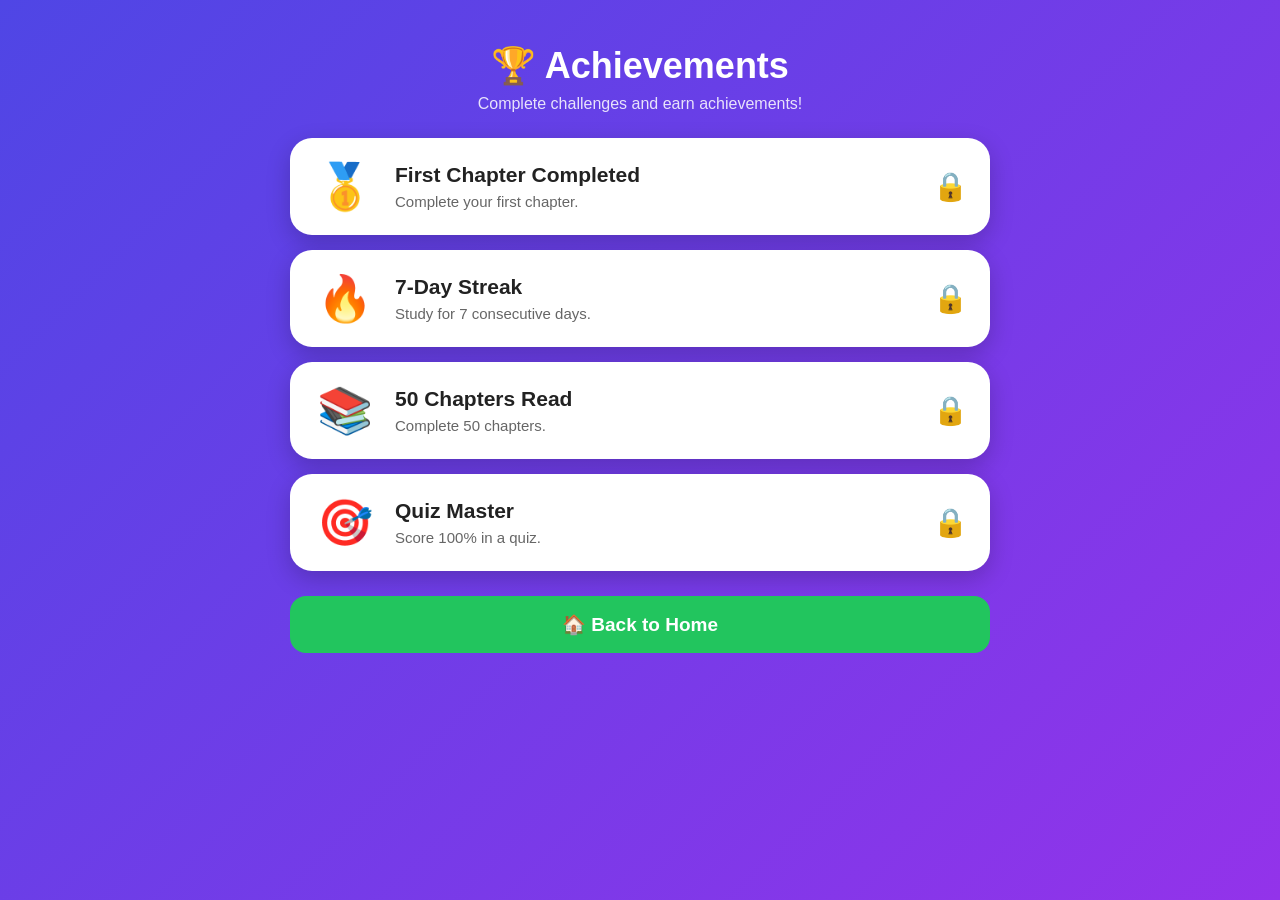
==== achievements.html @ f2bb8aa5 "Add achievements page with unlockable features" ====
<!DOCTYPE html>
<html lang="en">
<head>
<meta charset="UTF-8">
<meta name="viewport" content="width=device-width, initial-scale=1.0">
<title>Achievements – ConceptQuizzer</title>

<style>
*{
  box-sizing:border-box;
  margin:0;
  padding:0;
}

body{
  font-family:Arial, sans-serif;
  background:linear-gradient(135deg,#4f46e5,#9333ea);
  min-height:100vh;
  color:white;
  padding:25px 15px;
}

.container{
  max-width:700px;
  margin:auto;
}

h1{
  text-align:center;
  font-size:36px;
  margin:20px 0 8px;
}

.subtitle{
  text-align:center;
  opacity:.85;
  margin-bottom:25px;
}

.achievement{
  background:white;
  color:#222;
  border-radius:22px;
  padding:22px;
  margin:15px 0;
  display:flex;
  align-items:center;
  gap:18px;
  box-shadow:0 8px 25px rgba(0,0,0,.2);
}

.icon{
  font-size:45px;
  width:65px;
  text-align:center;
}

.info{
  flex:1;
}

.info h2{
  font-size:21px;
  margin-bottom:6px;
}

.info p{
  color:#666;
  font-size:15px;
}

.status{
  font-size:28px;
}

.locked{
  opacity:.55;
}

.back{
  display:block;
  text-align:center;
  background:#22c55e;
  color:white;
  text-decoration:none;
  padding:17px;
  border-radius:16px;
  font-size:19px;
  font-weight:bold;
  margin-top:25px;
}
</style>
</head>

<body>

<div class="container">

<h1>🏆 Achievements</h1>
<p class="subtitle">Complete challenges and earn achievements!</p>

<div class="achievement" id="firstChapter">
  <div class="icon">🥇</div>
  <div class="info">
    <h2>First Chapter Completed</h2>
    <p>Complete your first chapter.</p>
  </div>
  <div class="status">🔒</div>
</div>

<div class="achievement" id="streak7">
  <div class="icon">🔥</div>
  <div class="info">
    <h2>7-Day Streak</h2>
    <p>Study for 7 consecutive days.</p>
  </div>
  <div class="status">🔒</div>
</div>

<div class="achievement" id="chapters50">
  <div class="icon">📚</div>
  <div class="info">
    <h2>50 Chapters Read</h2>
    <p>Complete 50 chapters.</p>
  </div>
  <div class="status">🔒</div>
</div>

<div class="achievement" id="quizMaster">
  <div class="icon">🎯</div>
  <div class="info">
    <h2>Quiz Master</h2>
    <p>Score 100% in a quiz.</p>
  </div>
  <div class="status">🔒</div>
</div>

<a href="index.html" class="back">🏠 Back to Home</a>

</div>

<script>
function getNumber(key){
  return Number(localStorage.getItem(key) || 0);
}

const chapters =
  getNumber("chaptersCompleted") ||
  getNumber("completedChapters");

const streak =
  getNumber("studyStreak") ||
  getNumber("streak");

const quizScore =
  getNumber("totalQuizScore");

const quizMaster =
  localStorage.getItem("quizMaster") === "true" ||
  localStorage.getItem("perfectQuiz") === "true";

function unlock(id){
  const card = document.getElementById(id);
  if(!card) return;

  card.classList.remove("locked");
  card.querySelector(".status").textContent = "✅";
}

if(chapters >= 1){
  unlock("firstChapter");
}

if(streak >= 7){
  unlock("streak7");
}

if(chapters >= 50){
  unlock("chapters50");
}

if(quizMaster || quizScore >= 10){
  unlock("quizMaster");
}
</script>

</body>
</html>
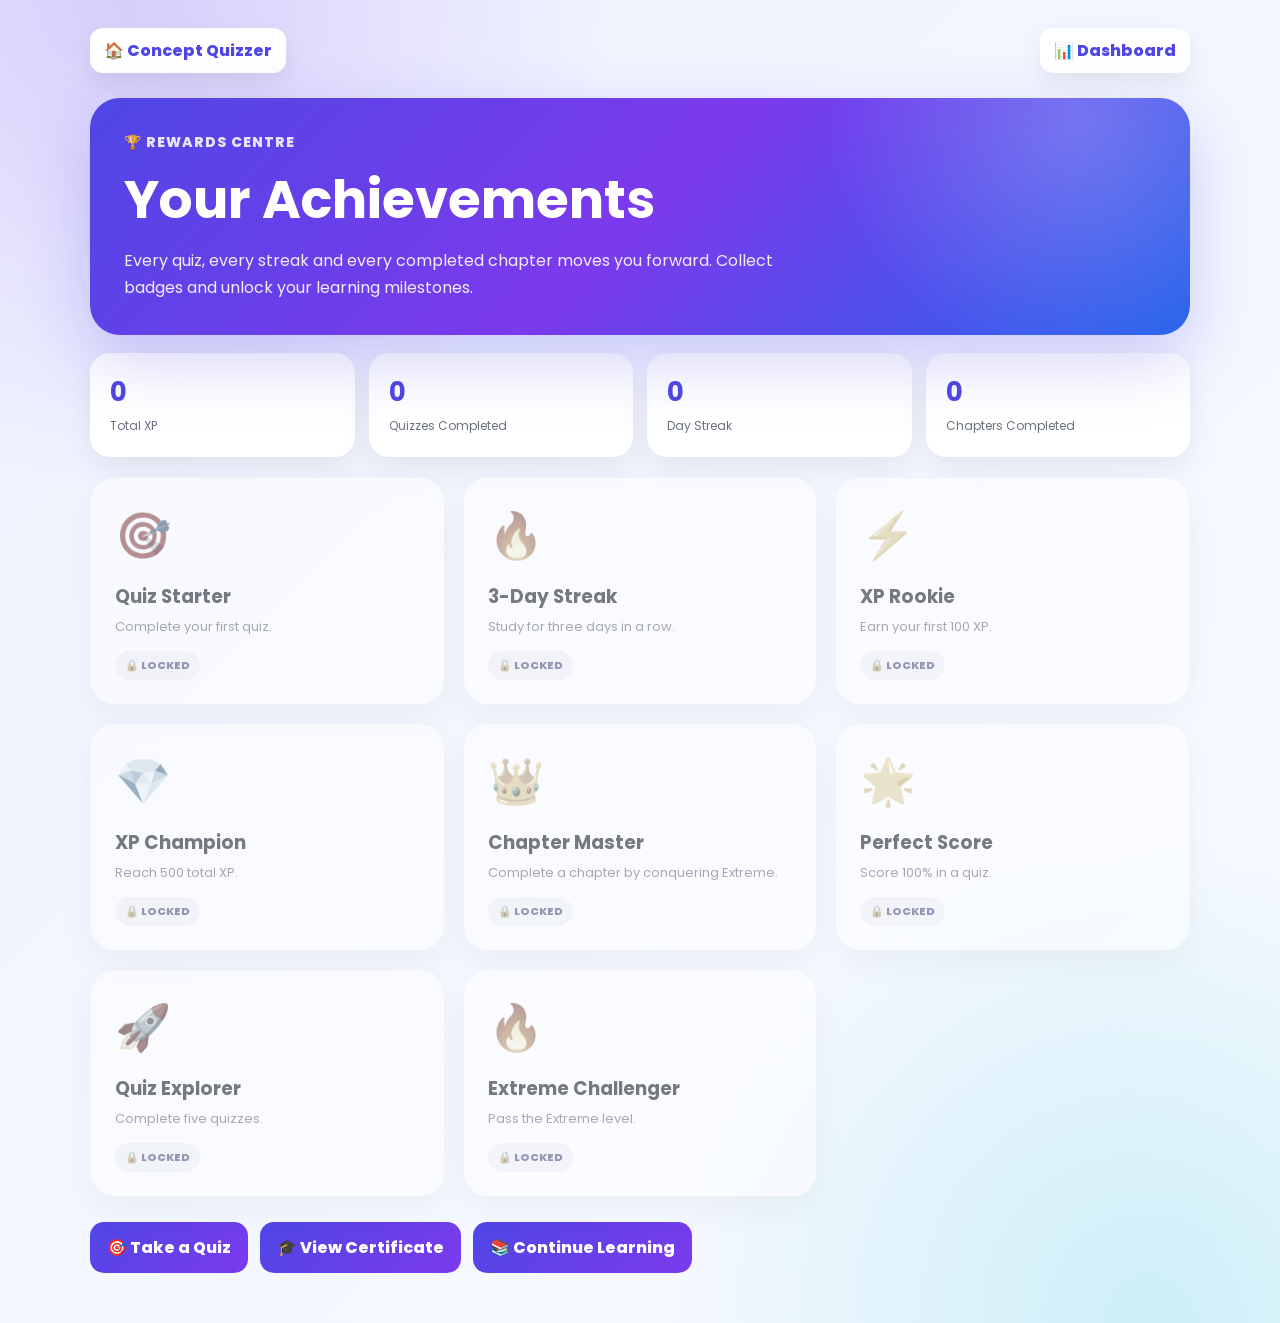
==== commit 4467e5c3: "Add files via upload" ====
--- a/achievements.html
+++ b/achievements.html
@@ -1,188 +1,88 @@
-<!DOCTYPE html>
+<!doctype html>
 <html lang="en">
 <head>
-<meta charset="UTF-8">
-<meta name="viewport" content="width=device-width, initial-scale=1.0">
-<title>Achievements – ConceptQuizzer</title>
-
+<meta charset="utf-8">
+<meta name="viewport" content="width=device-width,initial-scale=1">
+<title>Achievements | Concept Quizzer</title>
+<link rel="preconnect" href="https://fonts.googleapis.com">
+<link href="https://fonts.googleapis.com/css2?family=Poppins:wght@400;500;600;700;800&display=swap" rel="stylesheet">
 <style>
-*{
-  box-sizing:border-box;
-  margin:0;
-  padding:0;
-}
-
-body{
-  font-family:Arial, sans-serif;
-  background:linear-gradient(135deg,#4f46e5,#9333ea);
-  min-height:100vh;
-  color:white;
-  padding:25px 15px;
-}
-
-.container{
-  max-width:700px;
-  margin:auto;
-}
-
-h1{
-  text-align:center;
-  font-size:36px;
-  margin:20px 0 8px;
-}
-
-.subtitle{
-  text-align:center;
-  opacity:.85;
-  margin-bottom:25px;
-}
-
-.achievement{
-  background:white;
-  color:#222;
-  border-radius:22px;
-  padding:22px;
-  margin:15px 0;
-  display:flex;
-  align-items:center;
-  gap:18px;
-  box-shadow:0 8px 25px rgba(0,0,0,.2);
-}
-
-.icon{
-  font-size:45px;
-  width:65px;
-  text-align:center;
-}
-
-.info{
-  flex:1;
-}
-
-.info h2{
-  font-size:21px;
-  margin-bottom:6px;
-}
-
-.info p{
-  color:#666;
-  font-size:15px;
-}
-
-.status{
-  font-size:28px;
-}
-
-.locked{
-  opacity:.55;
-}
-
-.back{
-  display:block;
-  text-align:center;
-  background:#22c55e;
-  color:white;
-  text-decoration:none;
-  padding:17px;
-  border-radius:16px;
-  font-size:19px;
-  font-weight:bold;
-  margin-top:25px;
-}
+*{box-sizing:border-box;margin:0;padding:0}
+body{font-family:Poppins,sans-serif;min-height:100vh;color:#172033;
+background:radial-gradient(circle at 10% 0%,rgba(124,58,237,.20),transparent 28%),radial-gradient(circle at 90% 100%,rgba(6,182,212,.18),transparent 28%),linear-gradient(135deg,#eef2ff,#f8fbff)}
+.wrap{width:min(1100px,92%);margin:auto;padding:28px 0 50px}
+.nav{display:flex;justify-content:space-between;align-items:center;gap:12px;margin-bottom:25px}
+.nav a{color:#4f46e5;text-decoration:none;font-weight:800;background:white;padding:10px 14px;border-radius:13px;box-shadow:0 10px 25px rgba(0,0,0,.07)}
+.hero{position:relative;overflow:hidden;color:white;padding:34px;border-radius:30px;background:radial-gradient(circle at 90% 10%,rgba(255,255,255,.22),transparent 25%),linear-gradient(135deg,#4f46e5,#7c3aed,#2563eb);box-shadow:0 25px 65px rgba(79,70,229,.25)}
+.hero h1{font-size:clamp(2rem,5vw,3.3rem);margin:8px 0}
+.hero p{opacity:.9;line-height:1.7;max-width:700px}
+.stats{display:grid;grid-template-columns:repeat(4,1fr);gap:14px;margin:18px 0}
+.stat{background:white;border-radius:20px;padding:20px;box-shadow:0 12px 30px rgba(0,0,0,.07)}
+.stat b{display:block;font-size:26px;color:#4f46e5}.stat span{font-size:12px;color:#6b7280}
+.grid{display:grid;grid-template-columns:repeat(3,1fr);gap:18px;margin-top:20px}
+.badge{position:relative;overflow:hidden;background:white;border-radius:25px;padding:24px;min-height:190px;box-shadow:0 14px 35px rgba(0,0,0,.07);border:1px solid rgba(79,70,229,.08);transition:.3s}
+.badge:hover{transform:translateY(-7px);box-shadow:0 24px 45px rgba(79,70,229,.14)}
+.badge.locked{filter:grayscale(.7);opacity:.58}
+.icon{font-size:45px}.badge h3{margin:12px 0 6px}.badge p{font-size:13px;color:#6b7280;line-height:1.6}
+.badge .tag{display:inline-block;margin-top:13px;padding:6px 10px;border-radius:999px;font-size:11px;font-weight:800;background:#eef2ff;color:#4f46e5}
+.actions{display:flex;gap:12px;flex-wrap:wrap;margin-top:25px}
+.actions a,.actions button{border:0;text-decoration:none;color:white;background:linear-gradient(135deg,#4f46e5,#7c3aed);padding:13px 17px;border-radius:14px;font-weight:800;cursor:pointer}
+@media(max-width:800px){.grid{grid-template-columns:repeat(2,1fr)}.stats{grid-template-columns:repeat(2,1fr)}}
+@media(max-width:520px){.grid{grid-template-columns:1fr}.wrap{width:94%}.hero{padding:25px}.stats{grid-template-columns:1fr 1fr}}
 </style>
 </head>
+<body>
+<div class="wrap">
+  <nav class="nav"><a href="index.html">🏠 Concept Quizzer</a><a href="dashboard.html">📊 Dashboard</a></nav>
+  <header class="hero">
+    <div style="font-size:14px;font-weight:800;letter-spacing:1px;opacity:.85">🏆 REWARDS CENTRE</div>
+    <h1 id="greeting">Your Achievements</h1>
+    <p>Every quiz, every streak and every completed chapter moves you forward. Collect badges and unlock your learning milestones.</p>
+  </header>
 
-<body>
+  <section class="stats">
+    <div class="stat"><b id="xp">0</b><span>Total XP</span></div>
+    <div class="stat"><b id="quizzes">0</b><span>Quizzes Completed</span></div>
+    <div class="stat"><b id="streak">0</b><span>Day Streak</span></div>
+    <div class="stat"><b id="chapters">0</b><span>Chapters Completed</span></div>
+  </section>
 
-<div class="container">
+  <main class="grid" id="badgeGrid"></main>
 
-<h1>🏆 Achievements</h1>
-<p class="subtitle">Complete challenges and earn achievements!</p>
-
-<div class="achievement" id="firstChapter">
-  <div class="icon">🥇</div>
-  <div class="info">
-    <h2>First Chapter Completed</h2>
-    <p>Complete your first chapter.</p>
+  <div class="actions">
+    <a href="quiz.html">🎯 Take a Quiz</a>
+    <a href="certificate.html">🎓 View Certificate</a>
+    <a href="index.html">📚 Continue Learning</a>
   </div>
-  <div class="status">🔒</div>
 </div>
-
-<div class="achievement" id="streak7">
-  <div class="icon">🔥</div>
-  <div class="info">
-    <h2>7-Day Streak</h2>
-    <p>Study for 7 consecutive days.</p>
-  </div>
-  <div class="status">🔒</div>
-</div>
-
-<div class="achievement" id="chapters50">
-  <div class="icon">📚</div>
-  <div class="info">
-    <h2>50 Chapters Read</h2>
-    <p>Complete 50 chapters.</p>
-  </div>
-  <div class="status">🔒</div>
-</div>
-
-<div class="achievement" id="quizMaster">
-  <div class="icon">🎯</div>
-  <div class="info">
-    <h2>Quiz Master</h2>
-    <p>Score 100% in a quiz.</p>
-  </div>
-  <div class="status">🔒</div>
-</div>
-
-<a href="index.html" class="back">🏠 Back to Home</a>
-
-</div>
-
 <script>
-function getNumber(key){
-  return Number(localStorage.getItem(key) || 0);
+const badges=[
+ {icon:"🎯",title:"Quiz Starter",desc:"Complete your first quiz.",key:"cq-quiz-count",type:"min",need:1},
+ {icon:"🔥",title:"3-Day Streak",desc:"Study for three days in a row.",key:"cq-study-streak",type:"min",need:3},
+ {icon:"⚡",title:"XP Rookie",desc:"Earn your first 100 XP.",key:"cq-xp",type:"min",need:100},
+ {icon:"💎",title:"XP Champion",desc:"Reach 500 total XP.",key:"cq-xp",type:"min",need:500},
+ {icon:"👑",title:"Chapter Master",desc:"Complete a chapter by conquering Extreme.",key:"cq-chapters-completed",type:"min",need:1},
+ {icon:"🌟",title:"Perfect Score",desc:"Score 100% in a quiz.",key:"cq-ach-perfect",type:"bool"},
+ {icon:"🚀",title:"Quiz Explorer",desc:"Complete five quizzes.",key:"cq-ach-explorer",type:"bool"},
+ {icon:"🔥",title:"Extreme Challenger",desc:"Pass the Extreme level.",key:"cq-ach-extreme",type:"bool"}
+];
+function val(k){return Number(localStorage.getItem(k)||0)}
+function unlocked(b){return b.type==="bool"?localStorage.getItem(b.key)==="true":val(b.key)>=b.need}
+function render(){
+ const name=localStorage.getItem("cq-student-name")||"Learner";
+ document.getElementById("greeting").textContent=name==="Learner"?"Your Achievements":name+"'s Achievements";
+ document.getElementById("xp").textContent=val("cq-xp");
+ document.getElementById("quizzes").textContent=val("cq-quiz-count");
+ document.getElementById("streak").textContent=val("cq-study-streak");
+ document.getElementById("chapters").textContent=val("cq-chapters-completed");
+ document.getElementById("badgeGrid").innerHTML=badges.map(b=>`
+   <article class="badge ${unlocked(b)?"":"locked"}">
+     <div class="icon">${b.icon}</div>
+     <h3>${b.title}</h3>
+     <p>${b.desc}</p>
+     <span class="tag">${unlocked(b)?"✓ UNLOCKED":"🔒 LOCKED"}</span>
+   </article>`).join("");
 }
-
-const chapters =
-  getNumber("chaptersCompleted") ||
-  getNumber("completedChapters");
-
-const streak =
-  getNumber("studyStreak") ||
-  getNumber("streak");
-
-const quizScore =
-  getNumber("totalQuizScore");
-
-const quizMaster =
-  localStorage.getItem("quizMaster") === "true" ||
-  localStorage.getItem("perfectQuiz") === "true";
-
-function unlock(id){
-  const card = document.getElementById(id);
-  if(!card) return;
-
-  card.classList.remove("locked");
-  card.querySelector(".status").textContent = "✅";
-}
-
-if(chapters >= 1){
-  unlock("firstChapter");
-}
-
-if(streak >= 7){
-  unlock("streak7");
-}
-
-if(chapters >= 50){
-  unlock("chapters50");
-}
-
-if(quizMaster || quizScore >= 10){
-  unlock("quizMaster");
-}
+render();window.addEventListener("storage",render);
 </script>
-
-</body>
-</html>
+</body></html>
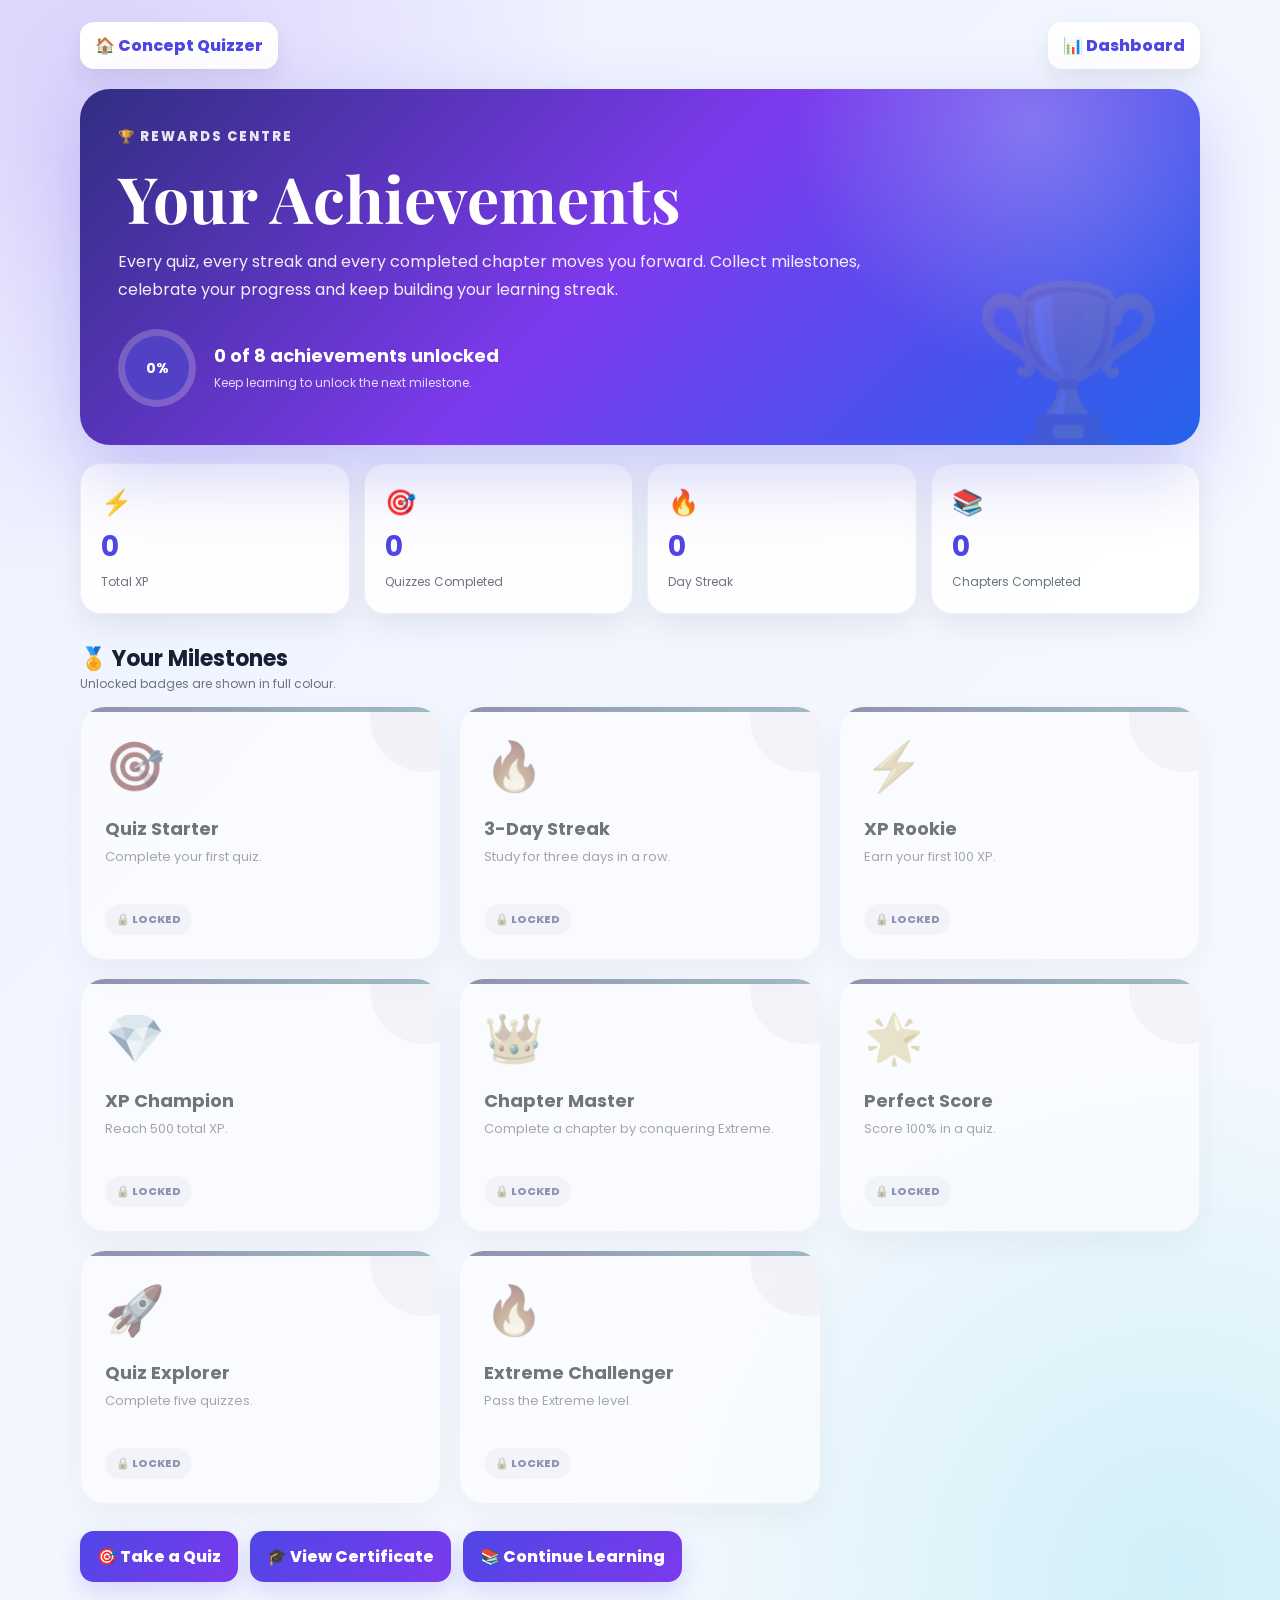
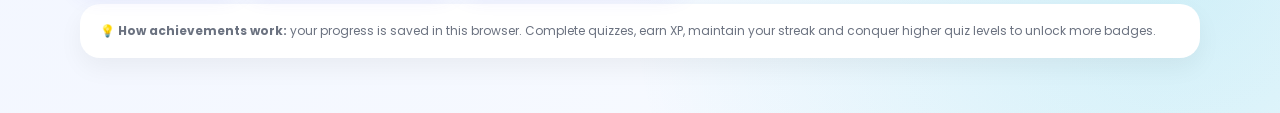
==== commit b6ad3137: "Add files via upload" ====
--- a/achievements.html
+++ b/achievements.html
@@ -5,48 +5,91 @@
 <meta name="viewport" content="width=device-width,initial-scale=1">
 <title>Achievements | Concept Quizzer</title>
 <link rel="preconnect" href="https://fonts.googleapis.com">
-<link href="https://fonts.googleapis.com/css2?family=Poppins:wght@400;500;600;700;800&display=swap" rel="stylesheet">
+<link href="https://fonts.googleapis.com/css2?family=Poppins:wght@400;500;600;700;800&family=Playfair+Display:wght@700&display=swap" rel="stylesheet">
 <style>
 *{box-sizing:border-box;margin:0;padding:0}
-body{font-family:Poppins,sans-serif;min-height:100vh;color:#172033;
-background:radial-gradient(circle at 10% 0%,rgba(124,58,237,.20),transparent 28%),radial-gradient(circle at 90% 100%,rgba(6,182,212,.18),transparent 28%),linear-gradient(135deg,#eef2ff,#f8fbff)}
-.wrap{width:min(1100px,92%);margin:auto;padding:28px 0 50px}
-.nav{display:flex;justify-content:space-between;align-items:center;gap:12px;margin-bottom:25px}
-.nav a{color:#4f46e5;text-decoration:none;font-weight:800;background:white;padding:10px 14px;border-radius:13px;box-shadow:0 10px 25px rgba(0,0,0,.07)}
-.hero{position:relative;overflow:hidden;color:white;padding:34px;border-radius:30px;background:radial-gradient(circle at 90% 10%,rgba(255,255,255,.22),transparent 25%),linear-gradient(135deg,#4f46e5,#7c3aed,#2563eb);box-shadow:0 25px 65px rgba(79,70,229,.25)}
-.hero h1{font-size:clamp(2rem,5vw,3.3rem);margin:8px 0}
-.hero p{opacity:.9;line-height:1.7;max-width:700px}
+body{
+  font-family:Poppins,sans-serif;min-height:100vh;color:#172033;
+  background:
+    radial-gradient(circle at 8% 5%,rgba(124,58,237,.18),transparent 25%),
+    radial-gradient(circle at 92% 92%,rgba(6,182,212,.16),transparent 28%),
+    linear-gradient(135deg,#eef2ff,#f8fbff);
+}
+.wrap{width:min(1120px,93%);margin:auto;padding:22px 0 55px}
+.nav{display:flex;justify-content:space-between;align-items:center;gap:12px;margin-bottom:20px}
+.nav a{color:#4f46e5;text-decoration:none;font-weight:800;background:#fff;padding:11px 15px;border-radius:14px;box-shadow:0 10px 25px rgba(0,0,0,.07)}
+.hero{
+ position:relative;overflow:hidden;color:white;padding:38px;border-radius:30px;
+ background:radial-gradient(circle at 85% 10%,rgba(255,255,255,.25),transparent 24%),
+ linear-gradient(135deg,#312e81,#7c3aed 48%,#2563eb);
+ box-shadow:0 28px 70px rgba(79,70,229,.25)
+}
+.hero:after{content:"🏆";position:absolute;right:35px;bottom:-35px;font-size:155px;opacity:.12}
+.kicker{font-size:13px;font-weight:800;letter-spacing:2px;opacity:.88}
+.hero h1{font-family:"Playfair Display",serif;font-size:clamp(2.2rem,6vw,4rem);margin:8px 0}
+.hero p{opacity:.92;line-height:1.75;max-width:760px}
+.heroBottom{display:flex;align-items:center;gap:18px;margin-top:25px;position:relative;z-index:1}
+.ring{width:78px;height:78px;border-radius:50%;display:grid;place-items:center;background:conic-gradient(#fff var(--progress),rgba(255,255,255,.22) 0);position:relative}
+.ring:after{content:"";position:absolute;inset:7px;background:#5142c5;border-radius:50%}
+.ring b{position:relative;z-index:1;font-size:14px}
+.progressText b{display:block;font-size:18px}.progressText span{font-size:12px;opacity:.82}
 .stats{display:grid;grid-template-columns:repeat(4,1fr);gap:14px;margin:18px 0}
-.stat{background:white;border-radius:20px;padding:20px;box-shadow:0 12px 30px rgba(0,0,0,.07)}
-.stat b{display:block;font-size:26px;color:#4f46e5}.stat span{font-size:12px;color:#6b7280}
-.grid{display:grid;grid-template-columns:repeat(3,1fr);gap:18px;margin-top:20px}
-.badge{position:relative;overflow:hidden;background:white;border-radius:25px;padding:24px;min-height:190px;box-shadow:0 14px 35px rgba(0,0,0,.07);border:1px solid rgba(79,70,229,.08);transition:.3s}
-.badge:hover{transform:translateY(-7px);box-shadow:0 24px 45px rgba(79,70,229,.14)}
-.badge.locked{filter:grayscale(.7);opacity:.58}
-.icon{font-size:45px}.badge h3{margin:12px 0 6px}.badge p{font-size:13px;color:#6b7280;line-height:1.6}
-.badge .tag{display:inline-block;margin-top:13px;padding:6px 10px;border-radius:999px;font-size:11px;font-weight:800;background:#eef2ff;color:#4f46e5}
-.actions{display:flex;gap:12px;flex-wrap:wrap;margin-top:25px}
-.actions a,.actions button{border:0;text-decoration:none;color:white;background:linear-gradient(135deg,#4f46e5,#7c3aed);padding:13px 17px;border-radius:14px;font-weight:800;cursor:pointer}
+.stat{background:rgba(255,255,255,.9);border:1px solid rgba(79,70,229,.08);border-radius:21px;padding:20px;box-shadow:0 12px 30px rgba(0,0,0,.07)}
+.statIcon{font-size:25px}.stat b{display:block;font-size:28px;color:#4f46e5;margin-top:4px}.stat span{font-size:12px;color:#6b7280}
+.sectionTitle{display:flex;justify-content:space-between;align-items:end;gap:15px;margin:28px 0 13px}
+.sectionTitle h2{font-size:22px}.sectionTitle p{font-size:12px;color:#6b7280}
+.grid{display:grid;grid-template-columns:repeat(3,1fr);gap:18px}
+.badge{
+ position:relative;overflow:hidden;background:white;border-radius:25px;padding:24px;min-height:215px;
+ box-shadow:0 14px 35px rgba(0,0,0,.07);border:1px solid rgba(79,70,229,.08);
+ transition:.28s
+}
+.badge:hover{transform:translateY(-7px);box-shadow:0 25px 48px rgba(79,70,229,.15)}
+.badge.unlocked{border-color:rgba(16,185,129,.22)}
+.badge.locked{filter:grayscale(.72);opacity:.60}
+.badge:before{content:"";position:absolute;inset:0 auto auto 0;width:100%;height:5px;background:linear-gradient(90deg,#4f46e5,#06b6d4)}
+.badge.unlocked:before{background:linear-gradient(90deg,#10b981,#f59e0b)}
+.icon{font-size:48px}.badge h3{margin:12px 0 5px;font-size:18px}.badge p{font-size:13px;color:#6b7280;line-height:1.6;min-height:42px}
+.tag{display:inline-block;margin-top:15px;padding:7px 11px;border-radius:999px;font-size:11px;font-weight:800;background:#eef2ff;color:#4f46e5}
+.unlocked .tag{background:#ecfdf5;color:#059669}
+.badge .shine{position:absolute;right:-40px;top:-45px;width:110px;height:110px;border-radius:50%;background:rgba(124,58,237,.08)}
+.actions{display:flex;gap:12px;flex-wrap:wrap;margin-top:27px}
+.actions a{border:0;text-decoration:none;color:white;background:linear-gradient(135deg,#4f46e5,#7c3aed);padding:13px 17px;border-radius:14px;font-weight:800;box-shadow:0 10px 25px rgba(79,70,229,.18)}
+.note{margin-top:22px;background:white;border-radius:20px;padding:17px 20px;color:#6b7280;font-size:12px;line-height:1.7;box-shadow:0 10px 25px rgba(0,0,0,.05)}
 @media(max-width:800px){.grid{grid-template-columns:repeat(2,1fr)}.stats{grid-template-columns:repeat(2,1fr)}}
-@media(max-width:520px){.grid{grid-template-columns:1fr}.wrap{width:94%}.hero{padding:25px}.stats{grid-template-columns:1fr 1fr}}
+@media(max-width:520px){.grid{grid-template-columns:1fr}.wrap{width:94%}.hero{padding:26px}.stats{grid-template-columns:1fr 1fr}.heroBottom{align-items:flex-start}}
 </style>
 </head>
 <body>
 <div class="wrap">
-  <nav class="nav"><a href="index.html">🏠 Concept Quizzer</a><a href="dashboard.html">📊 Dashboard</a></nav>
+  <nav class="nav">
+    <a href="index.html">🏠 Concept Quizzer</a>
+    <a href="dashboard.html">📊 Dashboard</a>
+  </nav>
+
   <header class="hero">
-    <div style="font-size:14px;font-weight:800;letter-spacing:1px;opacity:.85">🏆 REWARDS CENTRE</div>
+    <div class="kicker">🏆 REWARDS CENTRE</div>
     <h1 id="greeting">Your Achievements</h1>
-    <p>Every quiz, every streak and every completed chapter moves you forward. Collect badges and unlock your learning milestones.</p>
+    <p>Every quiz, every streak and every completed chapter moves you forward. Collect milestones, celebrate your progress and keep building your learning streak.</p>
+    <div class="heroBottom">
+      <div class="ring" id="ring"><b id="percent">0%</b></div>
+      <div class="progressText">
+        <b id="summary">0 of 8 achievements unlocked</b>
+        <span>Keep learning to unlock the next milestone.</span>
+      </div>
+    </div>
   </header>
 
   <section class="stats">
-    <div class="stat"><b id="xp">0</b><span>Total XP</span></div>
-    <div class="stat"><b id="quizzes">0</b><span>Quizzes Completed</span></div>
-    <div class="stat"><b id="streak">0</b><span>Day Streak</span></div>
-    <div class="stat"><b id="chapters">0</b><span>Chapters Completed</span></div>
+    <div class="stat"><div class="statIcon">⚡</div><b id="xp">0</b><span>Total XP</span></div>
+    <div class="stat"><div class="statIcon">🎯</div><b id="quizzes">0</b><span>Quizzes Completed</span></div>
+    <div class="stat"><div class="statIcon">🔥</div><b id="streak">0</b><span>Day Streak</span></div>
+    <div class="stat"><div class="statIcon">📚</div><b id="chapters">0</b><span>Chapters Completed</span></div>
   </section>
 
+  <div class="sectionTitle">
+    <div><h2>🏅 Your Milestones</h2><p>Unlocked badges are shown in full colour.</p></div>
+  </div>
   <main class="grid" id="badgeGrid"></main>
 
   <div class="actions">
@@ -54,7 +97,13 @@
     <a href="certificate.html">🎓 View Certificate</a>
     <a href="index.html">📚 Continue Learning</a>
   </div>
+
+  <div class="note">
+    💡 <strong>How achievements work:</strong> your progress is saved in this browser.
+    Complete quizzes, earn XP, maintain your streak and conquer higher quiz levels to unlock more badges.
+  </div>
 </div>
+
 <script>
 const badges=[
  {icon:"🎯",title:"Quiz Starter",desc:"Complete your first quiz.",key:"cq-quiz-count",type:"min",need:1},
@@ -66,8 +115,10 @@
  {icon:"🚀",title:"Quiz Explorer",desc:"Complete five quizzes.",key:"cq-ach-explorer",type:"bool"},
  {icon:"🔥",title:"Extreme Challenger",desc:"Pass the Extreme level.",key:"cq-ach-extreme",type:"bool"}
 ];
+
 function val(k){return Number(localStorage.getItem(k)||0)}
 function unlocked(b){return b.type==="bool"?localStorage.getItem(b.key)==="true":val(b.key)>=b.need}
+
 function render(){
  const name=localStorage.getItem("cq-student-name")||"Learner";
  document.getElementById("greeting").textContent=name==="Learner"?"Your Achievements":name+"'s Achievements";
@@ -75,14 +126,28 @@
  document.getElementById("quizzes").textContent=val("cq-quiz-count");
  document.getElementById("streak").textContent=val("cq-study-streak");
  document.getElementById("chapters").textContent=val("cq-chapters-completed");
- document.getElementById("badgeGrid").innerHTML=badges.map(b=>`
-   <article class="badge ${unlocked(b)?"":"locked"}">
+
+ const count=badges.filter(unlocked).length;
+ const pct=Math.round(count/badges.length*100);
+ document.getElementById("percent").textContent=pct+"%";
+ document.getElementById("ring").style.setProperty("--progress",pct+"%");
+ document.getElementById("summary").textContent=count+" of "+badges.length+" achievements unlocked";
+
+ document.getElementById("badgeGrid").innerHTML=badges.map(b=>{
+   const ok=unlocked(b);
+   return `<article class="badge ${ok?"unlocked":"locked"}">
+     <div class="shine"></div>
      <div class="icon">${b.icon}</div>
      <h3>${b.title}</h3>
      <p>${b.desc}</p>
-     <span class="tag">${unlocked(b)?"✓ UNLOCKED":"🔒 LOCKED"}</span>
-   </article>`).join("");
+     <span class="tag">${ok?"✓ UNLOCKED":"🔒 LOCKED"}</span>
+   </article>`;
+ }).join("");
 }
-render();window.addEventListener("storage",render);
+
+render();
+window.addEventListener("storage",render);
+document.addEventListener("visibilitychange",()=>{if(!document.hidden)render()});
 </script>
-</body></html>+</body>
+</html>
